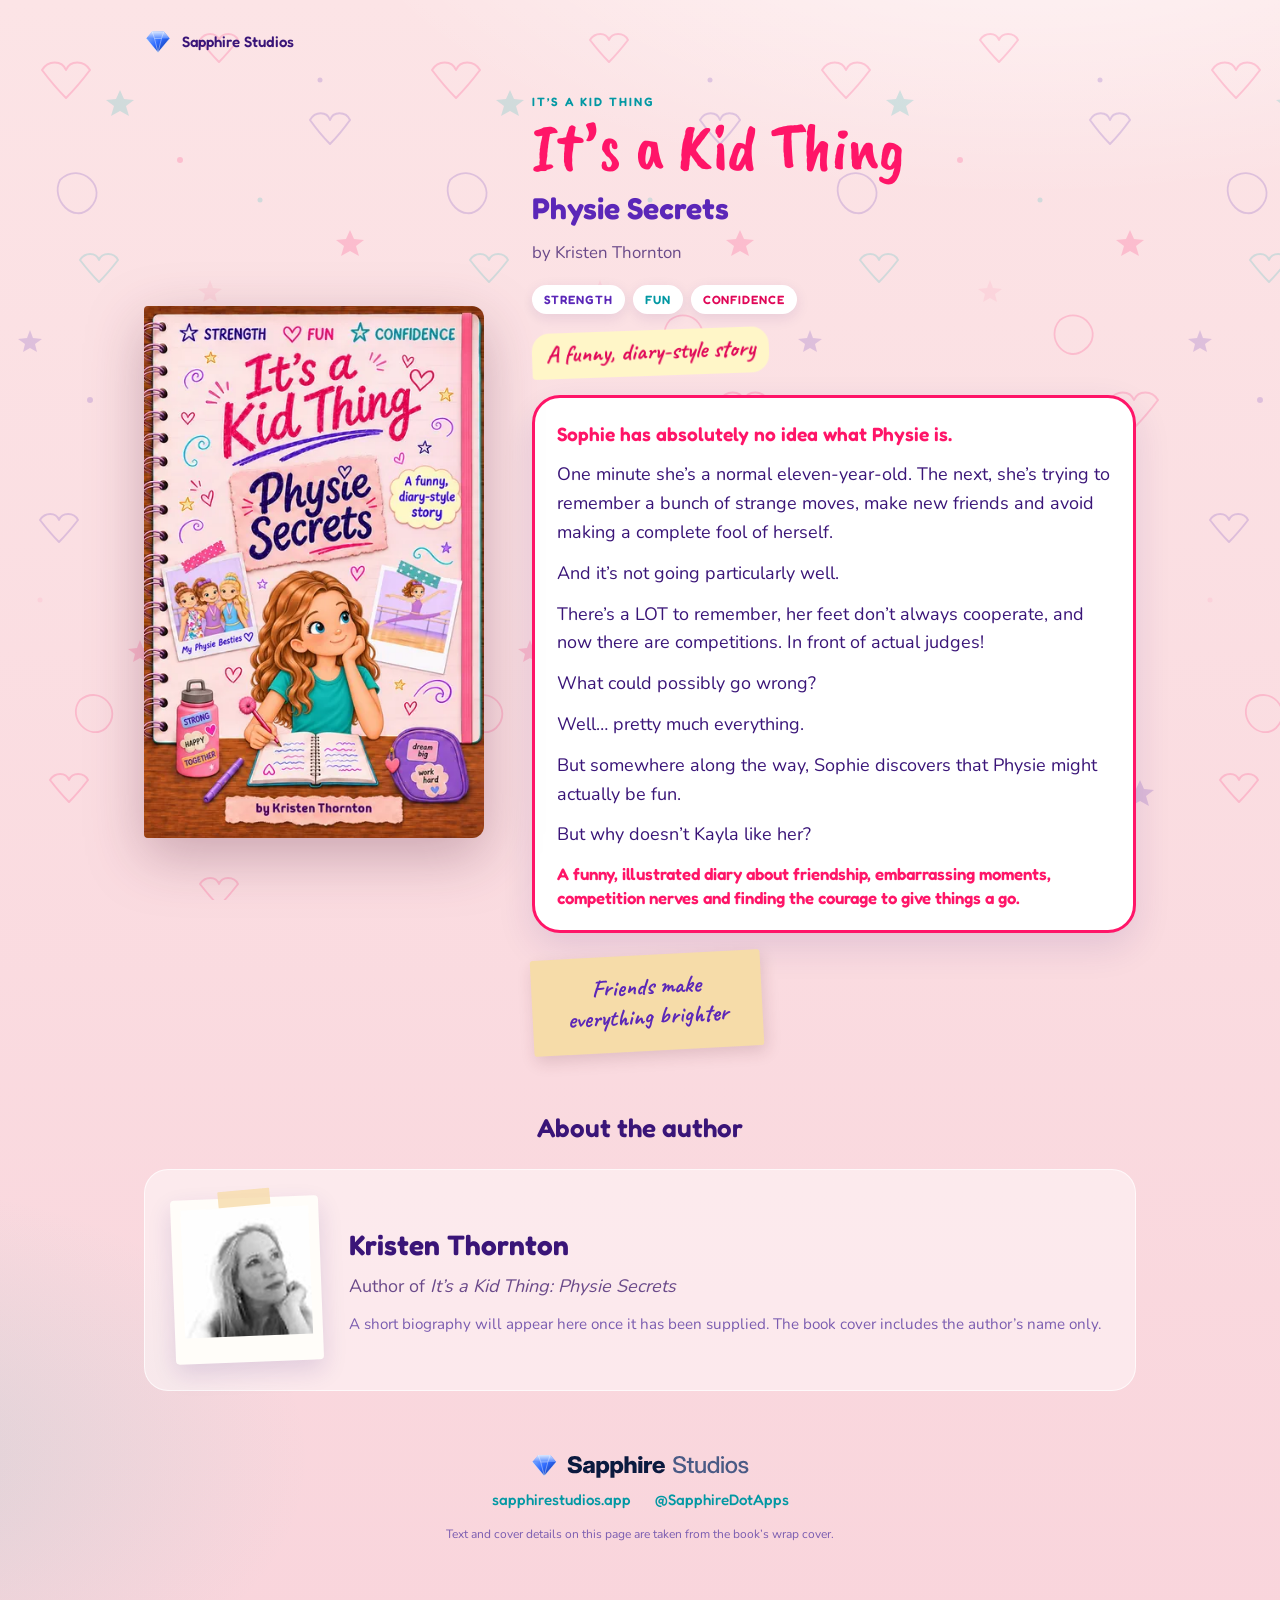
==== physiescrets/index.html @ d0d47caf "Add Physie Secrets book landing page at /physiescrets Self-contained About the Book page for It's a " ====
<!DOCTYPE html>
<html lang="en">
<head>
  <meta charset="utf-8">
  <meta name="viewport" content="width=device-width, initial-scale=1">
  <title>It’s a Kid Thing: Physie Secrets — Kristen Thornton</title>
  <meta name="description" content="Sophie has absolutely no idea what Physie is. A funny, illustrated diary-style story about friendship, competition nerves and finding the courage to give things a go. By Kristen Thornton.">
  <link rel="canonical" href="https://sapphirestudios.app/physiescrets">
  <meta name="theme-color" content="#FCE4E6">
  <meta property="og:type" content="book">
  <meta property="og:site_name" content="Sapphire Studios">
  <meta property="og:title" content="It’s a Kid Thing: Physie Secrets">
  <meta property="og:description" content="Sophie has absolutely no idea what Physie is. A funny, diary-style story by Kristen Thornton.">
  <meta property="og:url" content="https://sapphirestudios.app/physiescrets">
  <meta property="og:image" content="https://sapphirestudios.app/physiescrets/assets/cover-front-1200.jpg">
  <meta property="og:image:alt" content="Front cover of It’s a Kid Thing: Physie Secrets by Kristen Thornton">
  <meta name="twitter:card" content="summary_large_image">
  <meta name="twitter:site" content="@SapphireDotApps">
  <meta name="twitter:title" content="It’s a Kid Thing: Physie Secrets">
  <meta name="twitter:description" content="Sophie has absolutely no idea what Physie is. A funny, diary-style story by Kristen Thornton.">
  <meta name="twitter:image" content="https://sapphirestudios.app/physiescrets/assets/cover-front-1200.jpg">
  <link rel="icon" href="assets/brand/sapphire-gem.svg" type="image/svg+xml">
  <link rel="stylesheet" href="css/styles.css">
</head>
<body>
  <div class="wrap">
    <header class="site-header">
      <a class="brand" href="https://sapphirestudios.app">
        <img src="assets/brand/sapphire-gem.svg" width="28" height="28" alt="">
        <span>Sapphire Studios</span>
      </a>
    </header>

    <main>
      <section class="hero">
        <div class="hero-cover">
          <picture>
            <source type="image/webp"
              srcset="assets/cover-front-400.webp 400w, assets/cover-front-800.webp 800w, assets/cover-front-1200.webp 1200w"
              sizes="(max-width: 760px) 72vw, 340px">
            <img
              src="assets/cover-front-800.jpg"
              srcset="assets/cover-front-400.jpg 400w, assets/cover-front-800.jpg 800w, assets/cover-front-1200.jpg 1200w"
              sizes="(max-width: 760px) 72vw, 340px"
              width="800"
              height="1253"
              alt="Front cover of It’s a Kid Thing: Physie Secrets by Kristen Thornton. A girl with curly red hair writes in a diary at a wooden desk.">
          </picture>
        </div>

        <div class="hero-copy">
          <p class="kicker">It’s a Kid Thing</p>
          <h1>It’s a Kid Thing</h1>
          <p class="book-name">Physie Secrets</p>
          <p class="byline">by Kristen Thornton</p>

          <div class="chips" aria-label="Cover tagline">
            <span class="chip purple">Strength</span>
            <span class="chip">Fun</span>
            <span class="chip pink">Confidence</span>
          </div>
          <p class="badge">A funny, diary-style story</p>

          <article class="blurb">
            <p class="hook">Sophie has absolutely no idea what Physie is.</p>
            <p>One minute she’s a normal eleven-year-old. The next, she’s trying to remember a bunch of strange moves, make new friends and avoid making a complete fool of herself.</p>
            <p>And it’s not going particularly well.</p>
            <p>There’s a LOT to remember, her feet don’t always cooperate, and now there are competitions. In front of actual judges!</p>
            <p>What could possibly go wrong?</p>
            <p>Well… pretty much everything.</p>
            <p>But somewhere along the way, Sophie discovers that Physie might actually be fun.</p>
            <p>But why doesn’t Kayla like her?</p>
            <p class="tagline">A funny, illustrated diary about friendship, embarrassing moments, competition nerves and finding the courage to give things a go.</p>
          </article>

          <aside class="sticky">
            <p>Friends make everything brighter</p>
          </aside>
        </div>
      </section>

      <section id="author" aria-labelledby="author-heading">
        <h2 class="section" id="author-heading">About the author</h2>
        <div class="author">
          <figure class="author-polaroid">
            <img
              src="assets/author-kristen.png"
              srcset="assets/author-kristen.png 92w, assets/author-kristen@2x.png 184w"
              sizes="128px"
              width="92"
              height="92"
              alt="Kristen Thornton">
          </figure>
          <div>
            <h2>Kristen Thornton</h2>
            <p class="role">Author of <em>It’s a Kid Thing: Physie Secrets</em></p>
            <p class="bio-note">A short biography will appear here once it has been supplied. The book cover includes the author’s name only.</p>
          </div>
        </div>
      </section>
    </main>

    <footer class="site-footer">
      <img class="mark" src="assets/brand/sapphire-mark-light.svg" width="220" alt="Sapphire Studios">
      <p class="links">
        <a href="https://sapphirestudios.app">sapphirestudios.app</a>
        <a href="https://x.com/SapphireDotApps">@SapphireDotApps</a>
      </p>
      <p class="legal">Text and cover details on this page are taken from the book’s wrap cover.</p>
    </footer>
  </div>
</body>
</html>
---- physiescrets/css/styles.css ----
@font-face {
  font-family: "Nunito";
  src: url("../assets/fonts/nunito-variable.woff2") format("woff2");
  font-weight: 200 1000;
  font-style: normal;
  font-display: swap;
}
@font-face {
  font-family: "Fredoka";
  src: url("../assets/fonts/fredoka-variable.woff2") format("woff2");
  font-weight: 300 700;
  font-style: normal;
  font-display: swap;
}
@font-face {
  font-family: "Caveat";
  src: url("../assets/fonts/caveat-variable.woff2") format("woff2");
  font-weight: 400 700;
  font-style: normal;
  font-display: swap;
}
@font-face {
  font-family: "Caveat Brush";
  src: url("../assets/fonts/caveat-brush.woff2") format("woff2");
  font-weight: 400;
  font-style: normal;
  font-display: swap;
}

:root {
  --pink-bg: #fce4e6;
  --hot-pink: #ff1568;
  --hot-pink-deep: #e00858;
  --purple: #3a1578;
  --purple-mid: #5b27b8;
  --purple-soft: #7a5cb0;
  --teal: #0298a3;
  --teal-bright: #10b6b2;
  --yellow: #f6dca9;
  --cream: #fff8f6;
  --card: #ffffff;
  --ink: #3a1578;
  --muted: #6b4a8a;
  --shadow: 0 14px 36px rgba(58, 21, 120, 0.12);
  --radius: 28px;
}

*, *::before, *::after { box-sizing: border-box; }
html { scroll-behavior: smooth; }
body {
  margin: 0;
  color: var(--ink);
  font-family: "Nunito", "Trebuchet MS", sans-serif;
  font-size: 18px;
  line-height: 1.6;
  background:
    radial-gradient(1200px 600px at 80% -10%, rgba(255,255,255,0.75), transparent 60%),
    radial-gradient(800px 500px at -10% 90%, rgba(16,182,178,0.12), transparent 55%),
    linear-gradient(180deg, var(--pink-bg) 0%, #f9d5dc 100%);
  min-height: 100vh;
  -webkit-font-smoothing: antialiased;
}
body::before {
  content: "";
  position: fixed;
  inset: 0;
  background-image: url("../assets/doodles.svg");
  background-size: 390px auto;
  opacity: 0.2;
  pointer-events: none;
  z-index: 0;
}
img { max-width: 100%; height: auto; display: block; border: 0; }
a { color: var(--hot-pink-deep); }

.wrap {
  position: relative;
  z-index: 1;
  max-width: 1040px;
  margin: 0 auto;
  padding: 28px 24px 64px;
}

.site-header {
  display: flex;
  align-items: center;
  justify-content: space-between;
  gap: 16px;
  margin-bottom: 36px;
}
.brand {
  display: flex;
  align-items: center;
  gap: 10px;
  text-decoration: none;
  color: var(--purple);
}
.brand img { width: 28px; height: 28px; }
.brand span {
  font-family: "Fredoka", sans-serif;
  font-weight: 550;
  font-size: 15px;
}

.hero {
  display: grid;
  grid-template-columns: minmax(220px, 340px) 1fr;
  gap: 48px;
  align-items: center;
  margin-bottom: 56px;
}
.hero-cover {
  filter: drop-shadow(0 18px 28px rgba(80, 20, 50, 0.28));
}
.hero-cover img {
  width: 100%;
  border-radius: 4px 12px 12px 4px;
}

.kicker {
  font-family: "Fredoka", sans-serif;
  font-weight: 600;
  font-size: 12px;
  letter-spacing: 0.16em;
  text-transform: uppercase;
  color: var(--teal);
  margin: 0 0 4px;
}
.hero h1 {
  font-family: "Caveat Brush", cursive;
  font-size: clamp(42px, 6vw, 68px);
  line-height: 0.95;
  color: var(--hot-pink);
  margin: 0 0 4px;
  font-weight: 400;
}
.hero .book-name {
  font-family: "Fredoka", sans-serif;
  font-weight: 650;
  font-size: clamp(22px, 3vw, 30px);
  color: var(--purple-mid);
  margin: 0 0 8px;
}
.hero .byline {
  color: var(--muted);
  margin: 0 0 18px;
  font-size: 1.05rem;
}

.chips {
  display: flex;
  flex-wrap: wrap;
  gap: 8px;
  margin: 0 0 16px;
}
.chip {
  display: inline-flex;
  padding: 5px 12px;
  border-radius: 999px;
  background: #fff;
  color: var(--teal);
  font-family: "Fredoka", sans-serif;
  font-weight: 600;
  font-size: 12px;
  letter-spacing: 0.08em;
  text-transform: uppercase;
  box-shadow: 0 4px 14px rgba(58, 21, 120, 0.1);
}
.chip.purple { color: var(--purple-mid); }
.chip.pink { color: var(--hot-pink-deep); }

.badge {
  display: inline-block;
  margin: 0 0 20px;
  padding: 8px 14px 10px;
  background: #fff6c8;
  color: var(--hot-pink-deep);
  font-family: "Caveat", cursive;
  font-weight: 700;
  font-size: 24px;
  line-height: 1.15;
  border-radius: 18px 18px 18px 4px;
  transform: rotate(-2deg);
}

.blurb {
  background: var(--card);
  border: 3px solid var(--hot-pink);
  border-radius: var(--radius);
  padding: 24px 22px 20px;
  box-shadow: var(--shadow);
}
.blurb .hook {
  font-family: "Fredoka", sans-serif;
  font-weight: 600;
  font-size: 1.2rem;
  color: var(--hot-pink);
  margin: 0 0 12px;
  line-height: 1.35;
}
.blurb p { margin: 0 0 12px; color: var(--purple); }
.blurb p:last-child { margin-bottom: 0; }
.blurb .tagline {
  font-family: "Fredoka", sans-serif;
  font-weight: 600;
  color: var(--hot-pink);
  margin-top: 14px;
  font-size: 1.05rem;
  line-height: 1.4;
}

.sticky {
  width: min(100%, 230px);
  margin: 22px 0 0;
  background: var(--yellow);
  padding: 16px 16px 20px;
  border-radius: 3px;
  box-shadow: 2px 6px 16px rgba(80, 30, 40, 0.15);
  transform: rotate(-3deg);
  text-align: center;
}
.sticky p {
  margin: 0;
  font-family: "Caveat", cursive;
  font-weight: 700;
  font-size: 24px;
  line-height: 1.25;
  color: var(--purple-mid);
}

.author {
  display: grid;
  grid-template-columns: auto 1fr;
  gap: 28px;
  align-items: center;
  background: rgba(255, 255, 255, 0.45);
  border-radius: 24px;
  padding: 28px;
  margin: 16px 0 48px;
  border: 1px solid rgba(255, 255, 255, 0.7);
}
.author-polaroid {
  width: 148px;
  margin: 0;
  padding: 10px 10px 26px;
  background: #fffdf9;
  border-radius: 4px;
  box-shadow: 0 10px 24px rgba(58, 21, 120, 0.14);
  transform: rotate(-2.2deg);
  position: relative;
}
.author-polaroid::after {
  content: "";
  position: absolute;
  top: -8px;
  left: 50%;
  width: 52px;
  height: 16px;
  margin-left: -26px;
  background: rgba(246, 220, 169, 0.78);
  transform: rotate(-3deg);
  border-radius: 1px;
}
.author-polaroid img {
  width: 100%;
  aspect-ratio: 1;
  object-fit: cover;
  object-position: center top;
}
.author h2 {
  font-family: "Fredoka", sans-serif;
  font-weight: 650;
  font-size: 28px;
  margin: 0 0 4px;
  color: var(--purple);
}
.author .role { margin: 0 0 12px; color: var(--muted); }
.author .bio-note {
  margin: 0;
  font-size: 0.95rem;
  color: var(--purple-soft);
}

section h2.section {
  font-family: "Fredoka", sans-serif;
  font-weight: 600;
  font-size: 26px;
  text-align: center;
  margin: 0 0 20px;
  color: var(--purple);
}

.site-footer {
  text-align: center;
  padding-top: 12px;
  color: var(--muted);
  font-size: 0.95rem;
}
.site-footer img.mark {
  width: min(220px, 70vw);
  height: auto;
  margin: 0 auto 8px;
}
.site-footer .links { margin: 8px 0; }
.site-footer .links a {
  font-family: "Fredoka", sans-serif;
  font-weight: 500;
  color: var(--teal);
  text-decoration: none;
  margin: 0 10px;
}
.site-footer .legal { font-size: 12px; color: var(--purple-soft); }

@media (max-width: 760px) {
  .wrap { padding: 18px 18px 48px; }
  .hero {
    grid-template-columns: 1fr;
    gap: 24px;
    text-align: center;
  }
  .hero-cover { width: min(72%, 280px); margin: 0 auto; }
  .chips, .sticky { margin-left: auto; margin-right: auto; }
  .author {
    grid-template-columns: 1fr;
    text-align: center;
    justify-items: center;
    padding: 22px 18px;
  }
}
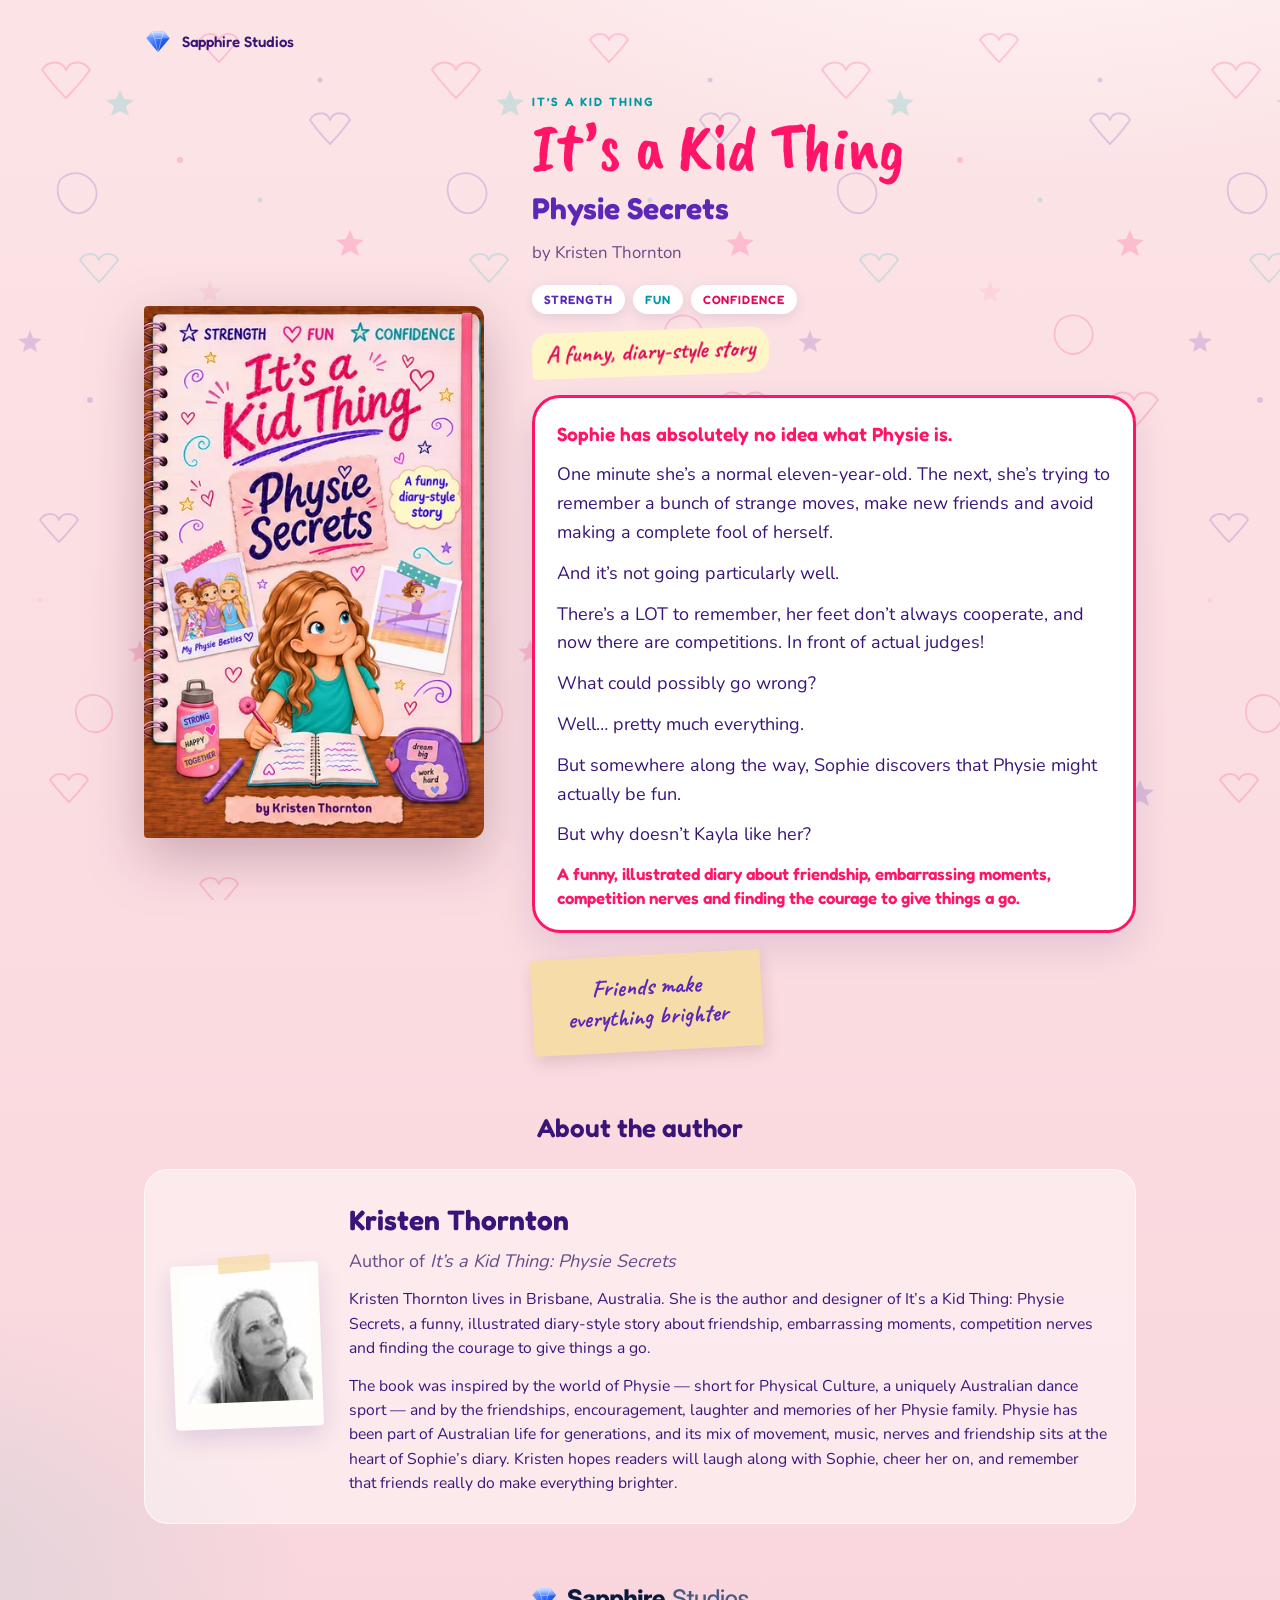
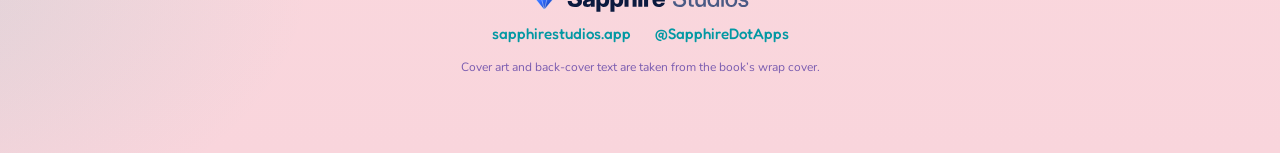
==== commit 0a78158d: "Update Physie Secrets author bio and footer wording Replace the About the author placeholder with Kr" ====
--- a/physiescrets/index.html
+++ b/physiescrets/index.html
@@ -94,7 +94,10 @@
           <div>
             <h2>Kristen Thornton</h2>
             <p class="role">Author of <em>It’s a Kid Thing: Physie Secrets</em></p>
-            <p class="bio-note">A short biography will appear here once it has been supplied. The book cover includes the author’s name only.</p>
+            <div class="author-bio">
+              <p>Kristen Thornton lives in Brisbane, Australia. She is the author and designer of It’s a Kid Thing: Physie Secrets, a funny, illustrated diary-style story about friendship, embarrassing moments, competition nerves and finding the courage to give things a go.</p>
+              <p>The book was inspired by the world of Physie — short for Physical Culture, a uniquely Australian dance sport — and by the friendships, encouragement, laughter and memories of her Physie family. Physie has been part of Australian life for generations, and its mix of movement, music, nerves and friendship sits at the heart of Sophie’s diary. Kristen hopes readers will laugh along with Sophie, cheer her on, and remember that friends really do make everything brighter.</p>
+            </div>
           </div>
         </div>
       </section>
@@ -106,7 +109,7 @@
         <a href="https://sapphirestudios.app">sapphirestudios.app</a>
         <a href="https://x.com/SapphireDotApps">@SapphireDotApps</a>
       </p>
-      <p class="legal">Text and cover details on this page are taken from the book’s wrap cover.</p>
+      <p class="legal">Cover art and back-cover text are taken from the book’s wrap cover.</p>
     </footer>
   </div>
 </body>
--- a/physiescrets/css/styles.css
+++ b/physiescrets/css/styles.css
@@ -327,3 +327,11 @@
     padding: 22px 18px;
   }
 }
+
+.author-bio p {
+  margin: 0 0 0.85em;
+  color: var(--ink, #3a1578);
+  font-size: 0.98rem;
+  line-height: 1.55;
+}
+.author-bio p:last-child { margin-bottom: 0; }
